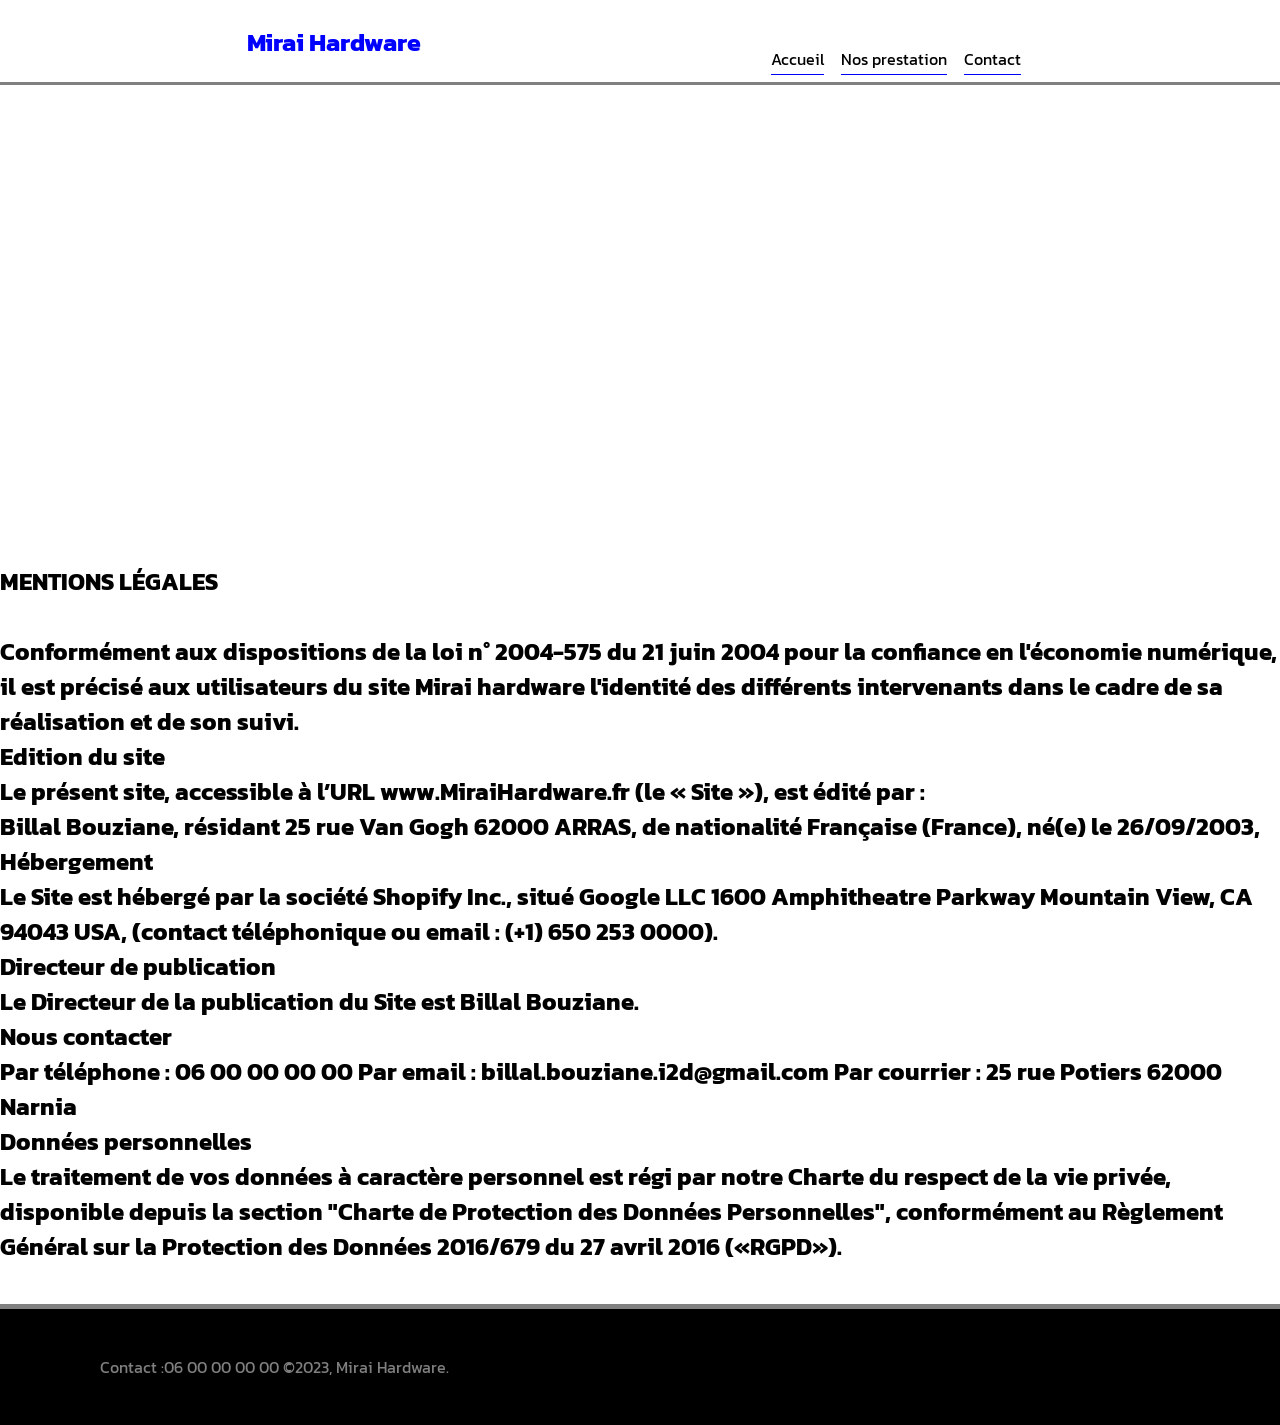
==== mentions.html @ 13933b63 "Add files via upload" ====
<!DOCTYPE html>
    <html>
        <head>
            <meta charset="UTF-8">
            <meta name="viewport" content="width=device-width, initial-scale=1.0">
            <title> Mirai Hardware</title>
            <link rel="stylesheet" href="style3.css">
        <body>
          <nav>
             <h1> Mirai Hardware</h1>
             <div class="onglet">
                  <a href="site.html">Accueil</a>
                  <a href="prestations.html">Nos prestation</a>
                  <a href="contact.html">Contact</a>
                </div>
          </nav>
          <header>
            <h1>Mirai Hardware</h1>
            <h4>Nos mentions légales</h4>
          </header>
          <h2>MENTIONS LÉGALES<br>
<br>
            Conformément aux dispositions de la loi n° 2004-575 du 21 juin 2004 pour la confiance en l'économie numérique, il est précisé aux utilisateurs du site Mirai hardware l'identité des différents intervenants dans le cadre de sa réalisation et de son suivi.
    <br>        
            Edition du site 
            <br> 
            Le présent site, accessible à l’URL www.MiraiHardware.fr (le « Site »), est édité par :
            <br> 
            Billal Bouziane, résidant 25 rue Van Gogh 62000 ARRAS, de nationalité Française (France), né(e) le 26/09/2003, 
            <br> 
            
            Hébergement
            <br> 
            Le Site est hébergé par la société Shopify Inc., situé Google LLC 1600 Amphitheatre Parkway Mountain View, CA 94043 USA, (contact téléphonique ou email : (+1) 650 253 0000).
            <br> 
            Directeur de publication 
            <br> 
            Le Directeur de la publication du Site est Billal Bouziane.
            <br> 
            Nous contacter 
            <br> 
            Par téléphone : 06 00 00 00 00
            Par email : billal.bouziane.i2d@gmail.com
            Par courrier : 25 rue Potiers 62000 Narnia
            <br> 
            Données personnelles
            <br> 
            Le traitement de vos données à caractère personnel est régi par notre Charte du respect de la vie privée, disponible depuis la section "Charte de Protection des Données Personnelles", conformément au Règlement Général sur la Protection des Données 2016/679 du 27 avril 2016 («RGPD»).
            <br> 
          </h2>
          <footer>
            <p id="contact">Contact :06 00 00 00 00 &copy;2023, Mirai Hardware.</p>
          </footer>
        </body>
        </head>
    </html>
---- style3.css ----
@import url('https://fonts.googleapis.com/css2?family=Kanit&family=Merriweather:wght@700&family=Oswald:wght@200&display=swap');
@import url('https://fonts.googleapis.com/css2?family=Merriweather:wght@700&family=Oswald:wght@200&display=swap');
html{
    scroll-behavior: smooth;
}
body{
    margin: 0;
    padding: 0;
    font-family: 'Merriweather';
}
nav{
    display: flex;
    flex-wrap:wrap;
    justify-content:center;
    align-items: center;
    border-bottom: 3px solid grey;
    margin-top: 2px;
}
nav h1{
    color: blue;
    font-family:'Kanit';
    font-size: 25px;
}
nav .onglet{
    margin-top: 3px;
    margin-left: 350px;
    margin-top: 35px;
}
nav .onglet a{
    text-decoration: none;
    color: black;
    margin-right: 13px;
    border-bottom: 1px solid blue;
    padding-bottom: 3px;
}

header{
    display:flex;
    flex-direction: column;
    align-items: center;
    background:url('image/arriéreplan.jpg.png');
    background-size: cover;
    height: 20vh;
    color: white;
    padding: 140px;
}
header h1{
    font-family: 'kanit';
    font-size: 46px;
    
}
header h4{
    font-family: 'Merriweather';
    font-size: 26px;
    margin-top: -11px;
    text-align:center;
    border-bottom: 1px solid white;
    
}
.main{
    margin-top: 50px;
    display:flex;
    flex-direction: column;
    align-items:center;
}
.main .content .card{
    display:flex;
    flex-wrap: wrap;
    justify-content: center;
    margin-bottom: 20px;
}
.main .content .card .left{
    flex: 0 0 30%;
    padding: 20px;
    background-color:blue; 
}
.main .content .card.right{
    flex: 0 0 70%
}
.main .content .card .right img{
    height: 300px;
    width: 400px;
    margin-top: 5px;
}
footer{
    margin-top: 40px;
    border-top: 5px solid grey;
    background-color: black;
    color: white;
    padding: 30px 100px;

}
footer h1{
    font-family:'kanit';
    border-bottom: 1px solid white;
    width: 11%;
}
footer .prestations{
    margin-top: -10px;
    display: flex;
    flex-wrap:wrap;
}
footer .prestations .prestation{
    margin-right: 30px;
    padding: 10px;
}
footer .prestations .prestation p{
    max-width: 300px;
}
footer #contact{
    color:grey
}
body{
    height: auto;
    width: auto;
    background-color: white;
    color: black;
    font-family: 'Kanit';
}
@media screen and (max-width:680px){
    nav .onglet{
        margin-left: 0px;
        margin-bottom: 20px;
    }
}
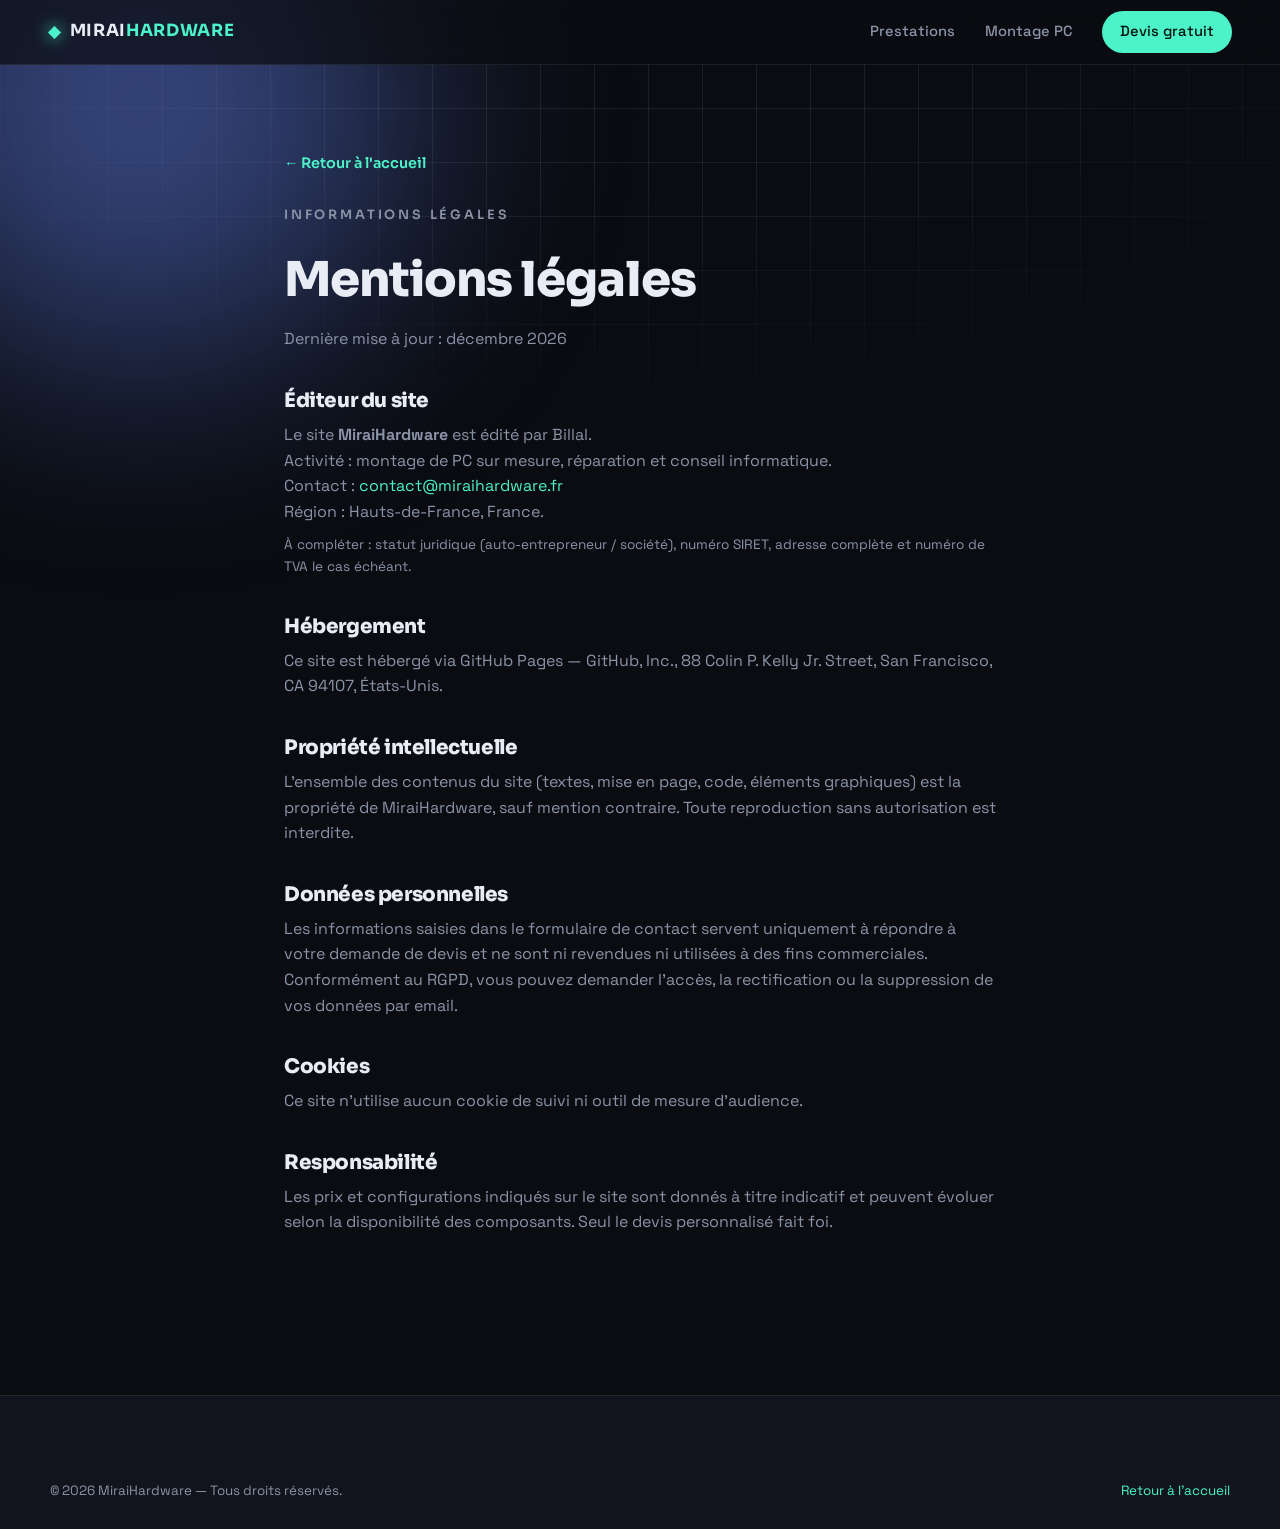
==== commit 823fc2a7: "Refonte complète du site : one-page moderne, CSS unifié, responsive" ====
--- a/mentions.html
+++ b/mentions.html
@@ -1,56 +1,95 @@
-<!DOCTYPE html>
-    <html>
-        <head>
-            <meta charset="UTF-8">
-            <meta name="viewport" content="width=device-width, initial-scale=1.0">
-            <title> Mirai Hardware</title>
-            <link rel="stylesheet" href="style3.css">
-        <body>
-          <nav>
-             <h1> Mirai Hardware</h1>
-             <div class="onglet">
-                  <a href="site.html">Accueil</a>
-                  <a href="prestations.html">Nos prestation</a>
-                  <a href="contact.html">Contact</a>
-                </div>
-          </nav>
-          <header>
-            <h1>Mirai Hardware</h1>
-            <h4>Nos mentions légales</h4>
-          </header>
-          <h2>MENTIONS LÉGALES<br>
-<br>
-            Conformément aux dispositions de la loi n° 2004-575 du 21 juin 2004 pour la confiance en l'économie numérique, il est précisé aux utilisateurs du site Mirai hardware l'identité des différents intervenants dans le cadre de sa réalisation et de son suivi.
-    <br>        
-            Edition du site 
-            <br> 
-            Le présent site, accessible à l’URL www.MiraiHardware.fr (le « Site »), est édité par :
-            <br> 
-            Billal Bouziane, résidant 25 rue Van Gogh 62000 ARRAS, de nationalité Française (France), né(e) le 26/09/2003, 
-            <br> 
-            
-            Hébergement
-            <br> 
-            Le Site est hébergé par la société Shopify Inc., situé Google LLC 1600 Amphitheatre Parkway Mountain View, CA 94043 USA, (contact téléphonique ou email : (+1) 650 253 0000).
-            <br> 
-            Directeur de publication 
-            <br> 
-            Le Directeur de la publication du Site est Billal Bouziane.
-            <br> 
-            Nous contacter 
-            <br> 
-            Par téléphone : 06 00 00 00 00
-            Par email : billal.bouziane.i2d@gmail.com
-            Par courrier : 25 rue Potiers 62000 Narnia
-            <br> 
-            Données personnelles
-            <br> 
-            Le traitement de vos données à caractère personnel est régi par notre Charte du respect de la vie privée, disponible depuis la section "Charte de Protection des Données Personnelles", conformément au Règlement Général sur la Protection des Données 2016/679 du 27 avril 2016 («RGPD»).
-            <br> 
-          </h2>
-          <footer>
-            <p id="contact">Contact :06 00 00 00 00 &copy;2023, Mirai Hardware.</p>
-          </footer>
-        </body>
-        </head>
-    </html>+<!DOCTYPE html>
+<html lang="fr">
+<head>
+<meta charset="UTF-8">
+<meta name="viewport" content="width=device-width, initial-scale=1.0">
+<title>Mentions légales — MiraiHardware</title>
+<meta name="description" content="Mentions légales du site MiraiHardware.">
+<link rel="preconnect" href="https://fonts.googleapis.com">
+<link rel="preconnect" href="https://fonts.gstatic.com" crossorigin>
+<link href="https://fonts.googleapis.com/css2?family=Sora:wght@400;500;600;700;800&family=Space+Grotesk:wght@400;500;600;700&display=swap" rel="stylesheet">
+<link rel="stylesheet" href="style.css">
+</head>
+<body>
+
+<div class="bg-grid" aria-hidden="true"></div>
+<div class="bg-glow bg-glow--1" aria-hidden="true"></div>
+
+<header class="nav scrolled">
+  <a href="index.html" class="brand">
+    <span class="brand-mark">◆</span>
+    <span class="brand-text">MIRAI<strong>HARDWARE</strong></span>
+  </a>
+  <nav class="nav-links" id="navLinks">
+    <a href="index.html#prestations">Prestations</a>
+    <a href="index.html#montage">Montage PC</a>
+    <a href="index.html#contact" class="nav-cta">Devis gratuit</a>
+  </nav>
+</header>
+
+<main class="page">
+  <a href="index.html" class="back-link">← Retour à l'accueil</a>
+  <p class="kicker">Informations légales</p>
+  <h1>Mentions légales</h1>
+  <p>Dernière mise à jour : <span id="today"></span></p>
+
+  <h2>Éditeur du site</h2>
+  <p>
+    Le site <strong>MiraiHardware</strong> est édité par Billal.<br>
+    Activité : montage de PC sur mesure, réparation et conseil informatique.<br>
+    Contact : <a class="inline" href="mailto:contact@miraihardware.fr">contact@miraihardware.fr</a><br>
+    Région : Hauts-de-France, France.
+  </p>
+  <p style="font-size:.85rem">
+    À compléter : statut juridique (auto-entrepreneur / société),
+    numéro SIRET, adresse complète et numéro de TVA le cas échéant.
+  </p>
+
+  <h2>Hébergement</h2>
+  <p>
+    Ce site est hébergé via GitHub Pages — GitHub, Inc.,
+    88 Colin P. Kelly Jr. Street, San Francisco, CA 94107, États-Unis.
+  </p>
+
+  <h2>Propriété intellectuelle</h2>
+  <p>
+    L'ensemble des contenus du site (textes, mise en page, code, éléments
+    graphiques) est la propriété de MiraiHardware, sauf mention contraire.
+    Toute reproduction sans autorisation est interdite.
+  </p>
+
+  <h2>Données personnelles</h2>
+  <p>
+    Les informations saisies dans le formulaire de contact servent uniquement
+    à répondre à votre demande de devis et ne sont ni revendues ni utilisées
+    à des fins commerciales. Conformément au RGPD, vous pouvez demander
+    l'accès, la rectification ou la suppression de vos données par email.
+  </p>
+
+  <h2>Cookies</h2>
+  <p>
+    Ce site n'utilise aucun cookie de suivi ni outil de mesure d'audience.
+  </p>
+
+  <h2>Responsabilité</h2>
+  <p>
+    Les prix et configurations indiqués sur le site sont donnés à titre
+    indicatif et peuvent évoluer selon la disponibilité des composants.
+    Seul le devis personnalisé fait foi.
+  </p>
+</main>
+
+<footer class="footer">
+  <div class="footer-bottom" style="border:0">
+    <p>© <span id="year"></span> MiraiHardware — Tous droits réservés.</p>
+    <p><a href="index.html" style="color:var(--accent)">Retour à l'accueil</a></p>
+  </div>
+</footer>
+
+<script>
+  document.getElementById('year').textContent = new Date().getFullYear();
+  document.getElementById('today').textContent =
+    new Date().toLocaleDateString('fr-FR', {year:'numeric',month:'long'});
+</script>
+</body>
+</html>
--- a/style.css
+++ b/style.css
@@ -0,0 +1,528 @@
+/* =========================================================
+   MiraiHardware — style.css
+   Thème : dark / tech / gaming
+   ========================================================= */
+
+:root{
+  --bg:        #0a0c11;
+  --bg-soft:   #11141c;
+  --panel:     #151925;
+  --panel-2:   #1b2030;
+  --line:      rgba(255,255,255,.08);
+  --text:      #e8ecf4;
+  --muted:     #8b93a7;
+  --accent:    #4cf2c8;   /* vert/cyan */
+  --accent-2:  #6c8cff;   /* bleu */
+  --accent-3:  #ff5d8f;   /* rose */
+  --radius:    18px;
+  --maxw:      1180px;
+  --font-display: 'Sora', sans-serif;
+  --font-body:    'Space Grotesk', sans-serif;
+}
+
+/* ---------- Reset ---------- */
+*{margin:0;padding:0;box-sizing:border-box}
+html{scroll-behavior:smooth;scroll-padding-top:90px}
+body{
+  font-family:var(--font-body);
+  background:var(--bg);
+  color:var(--text);
+  line-height:1.6;
+  overflow-x:hidden;
+  -webkit-font-smoothing:antialiased;
+}
+a{color:inherit;text-decoration:none}
+img{max-width:100%;display:block}
+ul{list-style:none}
+
+/* ---------- Fond animé ---------- */
+.bg-grid{
+  position:fixed;inset:0;z-index:-2;
+  background-image:
+    linear-gradient(var(--line) 1px,transparent 1px),
+    linear-gradient(90deg,var(--line) 1px,transparent 1px);
+  background-size:54px 54px;
+  mask-image:radial-gradient(ellipse 80% 60% at 50% 0%,#000 30%,transparent 80%);
+}
+.bg-glow{
+  position:fixed;border-radius:50%;filter:blur(120px);
+  z-index:-1;opacity:.45;pointer-events:none;
+}
+.bg-glow--1{
+  width:520px;height:520px;background:var(--accent-2);
+  top:-160px;left:-120px;animation:float1 16s ease-in-out infinite;
+}
+.bg-glow--2{
+  width:460px;height:460px;background:var(--accent);
+  top:40%;right:-160px;opacity:.3;animation:float2 19s ease-in-out infinite;
+}
+@keyframes float1{50%{transform:translate(80px,60px)}}
+@keyframes float2{50%{transform:translate(-70px,-50px)}}
+
+/* ---------- Layout helpers ---------- */
+.section{
+  max-width:var(--maxw);
+  margin:0 auto;
+  padding:110px 24px;
+}
+.section-head{margin-bottom:56px;max-width:640px}
+.kicker{
+  font-family:var(--font-display);
+  font-size:.8rem;letter-spacing:.22em;text-transform:uppercase;
+  color:var(--accent);font-weight:600;margin-bottom:14px;
+}
+h2{
+  font-family:var(--font-display);
+  font-size:clamp(1.9rem,4.4vw,3.1rem);
+  font-weight:800;line-height:1.1;letter-spacing:-.02em;
+}
+.section-lead{color:var(--muted);margin-top:18px;font-size:1.05rem}
+
+/* ---------- Navigation ---------- */
+.nav{
+  position:fixed;top:0;left:0;right:0;z-index:100;
+  display:flex;align-items:center;justify-content:space-between;
+  padding:16px clamp(20px,4vw,48px);
+  background:rgba(10,12,17,.7);
+  backdrop-filter:blur(14px);
+  border-bottom:1px solid transparent;
+  transition:border-color .3s,background .3s,padding .3s;
+}
+.nav.scrolled{
+  border-bottom-color:var(--line);
+  padding-top:11px;padding-bottom:11px;
+}
+.brand{
+  display:flex;align-items:center;gap:9px;
+  font-family:var(--font-display);font-weight:700;
+  font-size:1.05rem;letter-spacing:.04em;
+}
+.brand-mark{
+  color:var(--accent);font-size:1rem;
+  filter:drop-shadow(0 0 8px var(--accent));
+  animation:spin 9s linear infinite;
+}
+@keyframes spin{to{transform:rotate(360deg)}}
+.brand-text strong{color:var(--accent)}
+.nav-links{display:flex;align-items:center;gap:30px}
+.nav-links a{
+  font-size:.92rem;color:var(--muted);
+  font-weight:500;transition:color .2s;
+}
+.nav-links a:hover{color:var(--text)}
+.nav-cta{
+  background:var(--accent);color:#06120e !important;
+  padding:9px 18px;border-radius:999px;font-weight:600;
+  transition:transform .2s,box-shadow .2s;
+}
+.nav-cta:hover{transform:translateY(-2px);box-shadow:0 8px 24px rgba(76,242,200,.35)}
+
+.burger{
+  display:none;flex-direction:column;gap:5px;
+  background:none;border:0;cursor:pointer;padding:6px;
+}
+.burger span{
+  width:24px;height:2px;background:var(--text);
+  border-radius:2px;transition:.3s;
+}
+.burger.open span:nth-child(1){transform:translateY(7px) rotate(45deg)}
+.burger.open span:nth-child(2){opacity:0}
+.burger.open span:nth-child(3){transform:translateY(-7px) rotate(-45deg)}
+
+/* ---------- Boutons ---------- */
+.btn{
+  display:inline-flex;align-items:center;justify-content:center;
+  font-family:var(--font-display);font-weight:600;font-size:.95rem;
+  padding:14px 26px;border-radius:999px;cursor:pointer;
+  border:1px solid transparent;transition:transform .2s,box-shadow .2s,background .2s;
+}
+.btn-primary{
+  background:linear-gradient(120deg,var(--accent),var(--accent-2));
+  color:#06120e;
+}
+.btn-primary:hover{transform:translateY(-3px);box-shadow:0 14px 34px rgba(76,242,200,.32)}
+.btn-ghost{
+  background:rgba(255,255,255,.04);
+  border-color:var(--line);color:var(--text);
+}
+.btn-ghost:hover{transform:translateY(-3px);border-color:var(--accent);color:var(--accent)}
+.btn-block{width:100%}
+
+/* ---------- HERO ---------- */
+.hero{
+  max-width:var(--maxw);margin:0 auto;
+  padding:170px 24px 90px;
+  display:grid;grid-template-columns:1.15fr .85fr;
+  gap:48px;align-items:center;
+}
+.eyebrow{
+  display:inline-block;
+  font-size:.82rem;font-weight:600;
+  color:var(--accent);
+  background:rgba(76,242,200,.08);
+  border:1px solid rgba(76,242,200,.25);
+  padding:7px 15px;border-radius:999px;margin-bottom:24px;
+}
+.hero h1{
+  font-family:var(--font-display);
+  font-size:clamp(2.6rem,6vw,4.6rem);
+  font-weight:800;line-height:1.04;letter-spacing:-.03em;
+}
+.grad{
+  background:linear-gradient(120deg,var(--accent),var(--accent-2) 55%,var(--accent-3));
+  -webkit-background-clip:text;background-clip:text;color:transparent;
+}
+.hero-sub{
+  color:var(--muted);font-size:1.12rem;
+  margin:24px 0 32px;max-width:480px;
+}
+.hero-actions{display:flex;gap:14px;flex-wrap:wrap}
+.hero-stats{
+  display:flex;gap:38px;margin-top:48px;
+  padding-top:30px;border-top:1px solid var(--line);
+}
+.stat{display:flex;flex-direction:column;align-items:flex-start}
+.stat-num,.stat-plus{
+  font-family:var(--font-display);font-weight:800;
+  font-size:1.9rem;color:var(--text);line-height:1;
+}
+.stat-plus{color:var(--accent)}
+.stat .stat-num{display:inline}
+.stat-label{
+  font-size:.82rem;color:var(--muted);
+  margin-top:8px;letter-spacing:.04em;
+}
+
+/* Carte flottante du hero */
+.hero-card{
+  position:relative;
+  background:linear-gradient(160deg,var(--panel),var(--bg-soft));
+  border:1px solid var(--line);
+  border-radius:24px;padding:30px;
+  animation:bob 6s ease-in-out infinite;
+}
+@keyframes bob{50%{transform:translateY(-14px)}}
+.hero-card-glow{
+  position:absolute;inset:-1px;border-radius:24px;z-index:-1;
+  background:linear-gradient(120deg,var(--accent),var(--accent-2));
+  opacity:.35;filter:blur(22px);
+}
+.card-row{
+  display:flex;align-items:center;gap:14px;
+  margin-bottom:18px;font-family:var(--font-display);
+  font-size:.85rem;font-weight:600;color:var(--muted);
+}
+.card-row span:first-child{width:42px}
+.bar{
+  flex:1;height:9px;background:rgba(255,255,255,.06);
+  border-radius:999px;overflow:hidden;
+}
+.bar i{
+  display:block;height:100%;width:var(--w);
+  background:linear-gradient(90deg,var(--accent),var(--accent-2));
+  border-radius:999px;
+  animation:fill 1.6s cubic-bezier(.2,.8,.2,1) both;
+}
+@keyframes fill{from{width:0}}
+.card-foot{
+  display:flex;align-items:center;gap:9px;
+  margin-top:6px;padding-top:18px;
+  border-top:1px solid var(--line);
+  font-size:.85rem;color:var(--text);
+}
+.dot{
+  width:9px;height:9px;border-radius:50%;background:var(--accent);
+  box-shadow:0 0 0 0 rgba(76,242,200,.6);
+  animation:pulse 2s infinite;
+}
+@keyframes pulse{
+  70%{box-shadow:0 0 0 11px rgba(76,242,200,0)}
+  100%{box-shadow:0 0 0 0 rgba(76,242,200,0)}
+}
+
+/* ---------- Cartes prestations ---------- */
+.cards{
+  display:grid;
+  grid-template-columns:repeat(3,1fr);
+  gap:22px;
+}
+.card{
+  background:linear-gradient(160deg,var(--panel),var(--bg-soft));
+  border:1px solid var(--line);
+  border-radius:var(--radius);
+  padding:30px 26px;
+  position:relative;overflow:hidden;
+  transition:transform .25s,border-color .25s;
+}
+.card::before{
+  content:"";position:absolute;top:0;left:0;right:0;height:2px;
+  background:linear-gradient(90deg,var(--accent),var(--accent-2));
+  transform:scaleX(0);transform-origin:left;transition:transform .3s;
+}
+.card:hover{transform:translateY(-7px);border-color:rgba(76,242,200,.3)}
+.card:hover::before{transform:scaleX(1)}
+.card-ico{
+  font-size:1.9rem;margin-bottom:16px;
+  width:54px;height:54px;border-radius:14px;
+  display:flex;align-items:center;justify-content:center;
+  background:rgba(255,255,255,.04);border:1px solid var(--line);
+}
+.card h3{
+  font-family:var(--font-display);font-size:1.15rem;
+  font-weight:700;margin-bottom:9px;
+}
+.card p{color:var(--muted);font-size:.95rem}
+.card-tag{
+  display:inline-block;margin-top:18px;
+  font-size:.78rem;font-weight:600;
+  color:var(--accent);
+  background:rgba(76,242,200,.08);
+  border:1px solid rgba(76,242,200,.2);
+  padding:5px 12px;border-radius:999px;
+}
+
+/* ---------- Pricing ---------- */
+.pricing{
+  display:grid;grid-template-columns:repeat(3,1fr);
+  gap:22px;align-items:start;
+}
+.plan{
+  background:linear-gradient(160deg,var(--panel),var(--bg-soft));
+  border:1px solid var(--line);
+  border-radius:var(--radius);
+  padding:34px 28px;position:relative;
+  transition:transform .25s;
+}
+.plan:hover{transform:translateY(-6px)}
+.plan--featured{
+  border-color:rgba(76,242,200,.4);
+  background:linear-gradient(160deg,var(--panel-2),var(--bg-soft));
+  box-shadow:0 24px 60px rgba(0,0,0,.45);
+}
+.plan-badge{
+  position:absolute;top:-13px;left:50%;transform:translateX(-50%);
+  background:linear-gradient(120deg,var(--accent),var(--accent-2));
+  color:#06120e;font-family:var(--font-display);
+  font-size:.74rem;font-weight:700;
+  padding:6px 16px;border-radius:999px;white-space:nowrap;
+}
+.plan-name{
+  font-family:var(--font-display);font-size:1.3rem;
+  font-weight:700;
+}
+.plan-desc{color:var(--muted);font-size:.9rem;margin-top:4px}
+.plan-price{
+  font-family:var(--font-display);font-size:2.4rem;
+  font-weight:800;margin:20px 0 22px;
+}
+.plan-price span{
+  font-size:.85rem;color:var(--muted);font-weight:500;
+  display:block;
+}
+.plan-list li{
+  padding:9px 0 9px 26px;position:relative;
+  font-size:.94rem;color:var(--text);
+  border-bottom:1px solid var(--line);
+}
+.plan-list li:last-child{border-bottom:0}
+.plan-list li::before{
+  content:"✦";position:absolute;left:0;color:var(--accent);
+}
+.plan .btn{margin-top:24px}
+.pricing-note{
+  text-align:center;color:var(--muted);
+  font-size:.85rem;margin-top:28px;
+}
+
+/* ---------- Steps ---------- */
+.steps{
+  display:grid;grid-template-columns:repeat(4,1fr);gap:22px;
+}
+.step{
+  background:linear-gradient(160deg,var(--panel),var(--bg-soft));
+  border:1px solid var(--line);
+  border-radius:var(--radius);padding:28px 24px;
+  position:relative;
+}
+.step-num{
+  font-family:var(--font-display);font-size:2.6rem;
+  font-weight:800;color:transparent;
+  -webkit-text-stroke:1.5px var(--accent-2);
+  opacity:.6;display:block;margin-bottom:10px;
+}
+.step h3{
+  font-family:var(--font-display);font-size:1.1rem;
+  font-weight:700;margin-bottom:8px;
+}
+.step p{color:var(--muted);font-size:.92rem}
+
+/* ---------- Avis ---------- */
+.reviews{
+  display:grid;grid-template-columns:repeat(3,1fr);gap:22px;
+}
+.review{
+  background:linear-gradient(160deg,var(--panel),var(--bg-soft));
+  border:1px solid var(--line);
+  border-radius:var(--radius);padding:30px 26px;
+}
+.stars{color:var(--accent);letter-spacing:3px;margin-bottom:14px}
+.review blockquote{
+  font-size:1rem;color:var(--text);font-style:italic;
+}
+.review figcaption{
+  margin-top:16px;font-family:var(--font-display);
+  font-weight:600;font-size:.9rem;color:var(--muted);
+}
+
+/* ---------- Contact ---------- */
+.section--contact{padding-top:60px}
+.contact-box{
+  display:grid;grid-template-columns:1fr 1fr;gap:48px;
+  background:linear-gradient(160deg,var(--panel),var(--bg-soft));
+  border:1px solid var(--line);
+  border-radius:26px;padding:54px 48px;
+  position:relative;overflow:hidden;
+}
+.contact-box::before{
+  content:"";position:absolute;top:-80px;right:-80px;
+  width:280px;height:280px;border-radius:50%;
+  background:var(--accent);opacity:.12;filter:blur(70px);
+}
+.contact-text h2{margin-top:4px}
+.contact-info{margin-top:30px;display:flex;flex-direction:column;gap:14px}
+.contact-info li{
+  display:flex;align-items:center;gap:12px;
+  color:var(--text);font-size:.96rem;
+}
+.contact-info span{
+  width:38px;height:38px;border-radius:11px;
+  display:flex;align-items:center;justify-content:center;
+  background:rgba(255,255,255,.04);border:1px solid var(--line);
+}
+.contact-form{display:flex;flex-direction:column;gap:16px}
+.field{display:flex;flex-direction:column;gap:7px}
+.field label{
+  font-family:var(--font-display);font-size:.82rem;
+  font-weight:600;color:var(--muted);letter-spacing:.04em;
+}
+.field input,.field select,.field textarea{
+  background:var(--bg);
+  border:1px solid var(--line);
+  border-radius:11px;padding:13px 15px;
+  color:var(--text);font-family:var(--font-body);
+  font-size:.95rem;transition:border-color .2s,box-shadow .2s;
+  resize:vertical;
+}
+.field input:focus,.field select:focus,.field textarea:focus{
+  outline:none;border-color:var(--accent);
+  box-shadow:0 0 0 3px rgba(76,242,200,.12);
+}
+.field input.invalid,.field textarea.invalid{
+  border-color:var(--accent-3);
+}
+.form-note{
+  color:var(--accent);font-size:.9rem;
+  font-weight:600;text-align:center;
+}
+
+/* ---------- Footer ---------- */
+.footer{
+  border-top:1px solid var(--line);
+  background:var(--bg-soft);
+  padding:60px 24px 28px;margin-top:60px;
+}
+.footer-top{
+  max-width:var(--maxw);margin:0 auto;
+  display:grid;grid-template-columns:1.6fr 1fr 1fr;gap:40px;
+  padding-bottom:40px;border-bottom:1px solid var(--line);
+}
+.footer-brand .brand-mark{margin-right:8px}
+.footer-brand p{
+  color:var(--muted);font-size:.93rem;
+  margin-top:14px;max-width:320px;
+}
+.footer-nav h4{
+  font-family:var(--font-display);font-size:.95rem;
+  margin-bottom:14px;
+}
+.footer-nav a{
+  display:block;color:var(--muted);font-size:.9rem;
+  padding:5px 0;transition:color .2s;
+}
+.footer-nav a:hover{color:var(--accent)}
+.footer-bottom{
+  max-width:var(--maxw);margin:24px auto 0;
+  display:flex;justify-content:space-between;
+  flex-wrap:wrap;gap:8px;
+  color:var(--muted);font-size:.84rem;
+}
+
+/* ---------- Bouton remonter ---------- */
+.to-top{
+  position:fixed;bottom:26px;right:26px;z-index:90;
+  width:46px;height:46px;border-radius:50%;
+  display:flex;align-items:center;justify-content:center;
+  background:var(--accent);color:#06120e;
+  font-size:1.2rem;font-weight:700;
+  opacity:0;pointer-events:none;transform:translateY(14px);
+  transition:opacity .3s,transform .3s;
+  box-shadow:0 10px 28px rgba(76,242,200,.4);
+}
+.to-top.show{opacity:1;pointer-events:auto;transform:translateY(0)}
+
+/* ---------- Animations reveal ---------- */
+.reveal{
+  opacity:0;transform:translateY(28px);
+  transition:opacity .7s ease,transform .7s ease;
+}
+.reveal.in{opacity:1;transform:translateY(0)}
+
+/* ---------- Pages secondaires (mentions) ---------- */
+.page{
+  max-width:760px;margin:0 auto;
+  padding:150px 24px 90px;
+}
+.page h1{
+  font-family:var(--font-display);
+  font-size:clamp(2rem,5vw,3rem);font-weight:800;
+  letter-spacing:-.02em;margin-bottom:8px;
+}
+.page .kicker{margin-bottom:16px}
+.page h2{
+  font-size:1.25rem;margin:38px 0 10px;
+}
+.page p{color:var(--muted);margin-bottom:10px}
+.page a.inline{color:var(--accent)}
+.back-link{
+  display:inline-flex;align-items:center;gap:8px;
+  margin-bottom:30px;color:var(--accent);
+  font-family:var(--font-display);font-weight:600;font-size:.9rem;
+}
+
+/* ---------- Responsive ---------- */
+@media(max-width:920px){
+  .hero{grid-template-columns:1fr;padding-top:140px}
+  .hero-card{max-width:380px}
+  .cards,.pricing,.steps,.reviews{grid-template-columns:1fr 1fr}
+  .contact-box{grid-template-columns:1fr;padding:40px 30px}
+  .footer-top{grid-template-columns:1fr 1fr}
+}
+@media(max-width:680px){
+  .nav-links{
+    position:fixed;top:0;right:0;bottom:0;
+    width:74%;max-width:300px;
+    flex-direction:column;align-items:flex-start;
+    justify-content:center;gap:26px;
+    padding:40px;
+    background:var(--bg-soft);
+    border-left:1px solid var(--line);
+    transform:translateX(100%);transition:transform .35s;
+  }
+  .nav-links.open{transform:translateX(0)}
+  .nav-links a{font-size:1.1rem}
+  .burger{display:flex;z-index:101}
+  .cards,.pricing,.steps,.reviews{grid-template-columns:1fr}
+  .hero-stats{gap:24px}
+  .footer-top{grid-template-columns:1fr}
+  .section{padding:80px 20px}
+}
